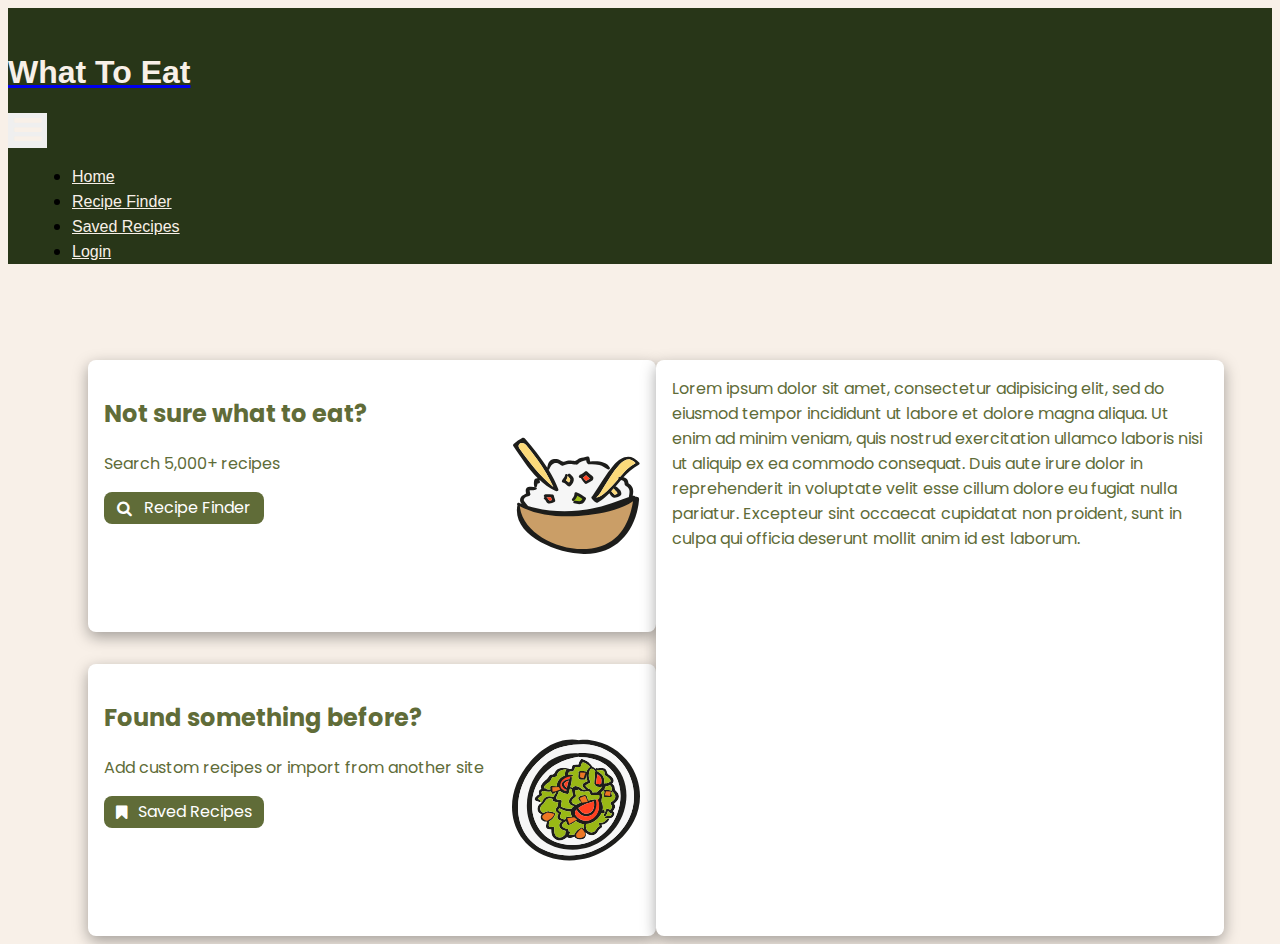
==== frontend/index.html @ d7be1e59 "Add images to home screen" ====
<!DOCTYPE html>
<html lang="en">
  <head>
    <meta charset="UTF-8">
    <meta name="viewport" content="width=device-width, initial-scale=1, shrink-to-fit=no">
    <title>Home</title>
    <link rel="stylesheet" href="https://cdnjs.cloudflare.com/ajax/libs/font-awesome/4.7.0/css/font-awesome.min.css">
    <link href="https://cdn.jsdelivr.net/npm/bootstrap@5.3.2/dist/css/bootstrap.min.css" rel="stylesheet" integrity="sha384-T3c6CoIi6uLrA9TneNEoa7RxnatzjcDSCmG1MXxSR1GAsXEV/Dwwykc2MPK8M2HN" crossorigin="anonymous">
    <link rel="stylesheet" href="css/main.css">
    <link rel="stylesheet" href="css/globalstyle.css">
  </head>
  <body>
    <nav class="navbar navbar-expand-lg">
      <a class="navbar-brand" href="index.html"><h1>What To Eat</h1></a>
      <button class="navbar-toggler" type="button" data-toggle="collapse" data-target="#navbarSupportedContent" aria-controls="navbarSupportedContent" aria-expanded="false" aria-label="Toggle navigation">
        <i class="fa fa-solid fa-bars" style="color: var(--tan);"></i>
      </button>
      <div class="collapse navbar-collapse" id="navbarSupportedContent">
        <ul class="navbar-nav mr-auto">
          <li class="nav-item active">
            <a class="nav-link" href="index.html">Home</a>
          </li>
          <li class="nav-item">
            <a class="nav-link" href="pages/recipefinder.html">Recipe Finder</a>
          </li>
          <li class="nav-item">
            <a class="nav-link" href="pages/recipes.html">Saved Recipes</a>
          </li>
          <li class="nav-item dropdown">
            <a class="nav-link" href="pages/login.html">Login</a>
          </li>
        </ul>
      </div>
    </nav>
    
    <main>
      <div id="main-grid">
        <img id="wave-top" class="mobile-image" src="images/wave-top.svg" alt="Green wave for background">
        <div id="find-recipe-container" class="content-container">
          <div>
            <img class="mobile-image" src="images/cooking.svg" alt="Cooking pot with a carrot, tomato, meat, and lettuce">
            <h2 class="page-title">Not sure what to eat?</h2>
            <p>Search 5,000+ recipes</p>
            <a class="link-button" href="pages/recipefinder.html"><i class="fa fa-solid fa-search"></i>Recipe Finder</a>
          </div>
          <img class="food-image" src="images/rice.svg" alt="bowl of rice with chopsticks">
        </div>
      
        <div id="my-recipe-container" class="content-container">
          <div>
            <h2 id="found-something-before">Found something before?</h2>
            <p>Add custom recipes or import from another site</p>
            <a class="link-button" href="pages/recipes.html"><i class="fa fa-solid fa-bookmark"></i>Saved Recipes</a>
          </div>
          <img class="food-image" src="images/salad.svg" alt="salad">
        </div>
        <div class="content-container side">
          Lorem ipsum dolor sit amet, consectetur adipisicing elit, sed do eiusmod tempor incididunt ut labore et dolore magna aliqua. Ut enim ad minim veniam, quis nostrud exercitation ullamco laboris nisi ut aliquip ex ea commodo consequat. Duis aute irure dolor in reprehenderit in voluptate velit esse cillum dolore eu fugiat nulla pariatur. Excepteur sint occaecat cupidatat non proident, sunt in culpa qui officia deserunt mollit anim id est laborum. 
        </div>
      </div>
    </main>
  
    <script type="module" src="script/main.js"></script>
    <script src="https://code.jquery.com/jquery-3.4.1.slim.min.js" integrity="sha384-J6qa4849blE2+poT4WnyKhv5vZF5SrPo0iEjwBvKU7imGFAV0wwj1yYfoRSJoZ+n" crossorigin="anonymous"></script>
    <script src="https://cdn.jsdelivr.net/npm/popper.js@1.16.0/dist/umd/popper.min.js" integrity="sha384-Q6E9RHvbIyZFJoft+2mJbHaEWldlvI9IOYy5n3zV9zzTtmI3UksdQRVvoxMfooAo" crossorigin="anonymous"></script>
    <script src="https://cdn.jsdelivr.net/npm/bootstrap@4.4.1/dist/js/bootstrap.min.js" integrity="sha384-wfSDF2E50Y2D1uUdj0O3uMBJnjuUD4Ih7YwaYd1iqfktj0Uod8GCExl3Og8ifwB6" crossorigin="anonymous"></script>
  </body>
</html>
---- frontend/css/main.css ----
#wave-top {
  position: absolute;
  z-index: -1;
  width: 100%;
}

.page-title {
  color: var(--tan);
}


.link-button {
  width: 10rem;
  height: 2rem;
  color: white;
  border-radius: 8px;
  background-color: var(--light-brown);
  
  display: flex;
  align-items: center;
  text-decoration: none;
  justify-content: space-evenly;
}

#found-something-before {
  color: var(--brown);
}


.content-container {
  margin: 0 1.5rem 0 1.5rem
}

.content-container.side {
  display: none;
}

.content-container > h2 {
  font-size: x-large;
  margin: 0;
}

.content-container > p {
  font-size: small;
  margin: 0;
}


#my-recipe-container {
  margin-top: 5rem;
}


.food-image {
  display: none;
}

@media (min-width: 600px) {
  .page-title, #found-something-before {
    color: var(--green);
  }

  .link-button {
    background-color: var(--green);
  }

  #my-recipe-container {
    margin-top: 0;
  }

  .mobile-image {
    display: none;
  } 

  main {
    display: flex;
    justify-content: center;
    align-items: center;
  }
  
  #main-grid {
    width: 100%;
    height: 100%;
    margin: 5rem 5rem 0 5rem;
    display: grid;
    gap: 2rem;
    grid-template-columns: 1fr;
    grid-template-areas:
      "recipe-finder"
      "saved-recipes"
  }

  .content-container {
    margin: 0;
    background-color: white;
    box-shadow: rgba(0, 0, 0, 0.35) 0px 5px 15px;
    width: 100%;
    height: 15rem;
    padding: 1rem;
    border-radius: 8px;
    color: var(--green);

    display: flex;
    justify-content: space-between;
  }

  .food-image {
    display: inherit;
    width: 8rem;
  }
}


@media (min-width: 900px) {
  #main-grid {
    grid-template-columns: repeat(2, 1fr);
    grid-template-rows: repeat(2, 1fr);
    grid-template-areas:
      "recipe-finder sidebar"
      "saved-recipes sidebar"; 
  }

  #my-recipe-container {
    grid-area: saved-recipes;
  }

  .content-container.side {
    display: flex;
    grid-area: sidebar;
    height: auto;
  }  
}
---- frontend/css/globalstyle.css ----
@import url('https://fonts.googleapis.com/css2?family=Poppins:wght@300;400;500;600;700&display=swap');

:root {
  --tan: #F8F0E8;
  --light-brown: #DDA15E;
  --brown: #BC6C25;
  --dark-green: #283618;
  --green: #606C38;
}


* {
  font-family: 'Poppins', sans-serif;
}

body {
  background-color: var(--tan);
}


.navbar {
  background-color: var(--dark-green);
}

.navbar h1, .navbar .nav-link, .navbar-toggler-icon {
  font-family:Verdana, Geneva, Tahoma, sans-serif;
  color: var(--tan);
}

.navbar-brand, .navbar-collapse {
  margin-left: 1.5rem; 
}

.navbar-toggler {
  border: none;
}

.navbar-toggler:focus,
.navbar-toggler:active,
.navbar-toggler-icon:active {
  outline: none;
  box-shadow: none;
}


.fa.fa-solid.fa-bars {
  font-size: xx-large;
}
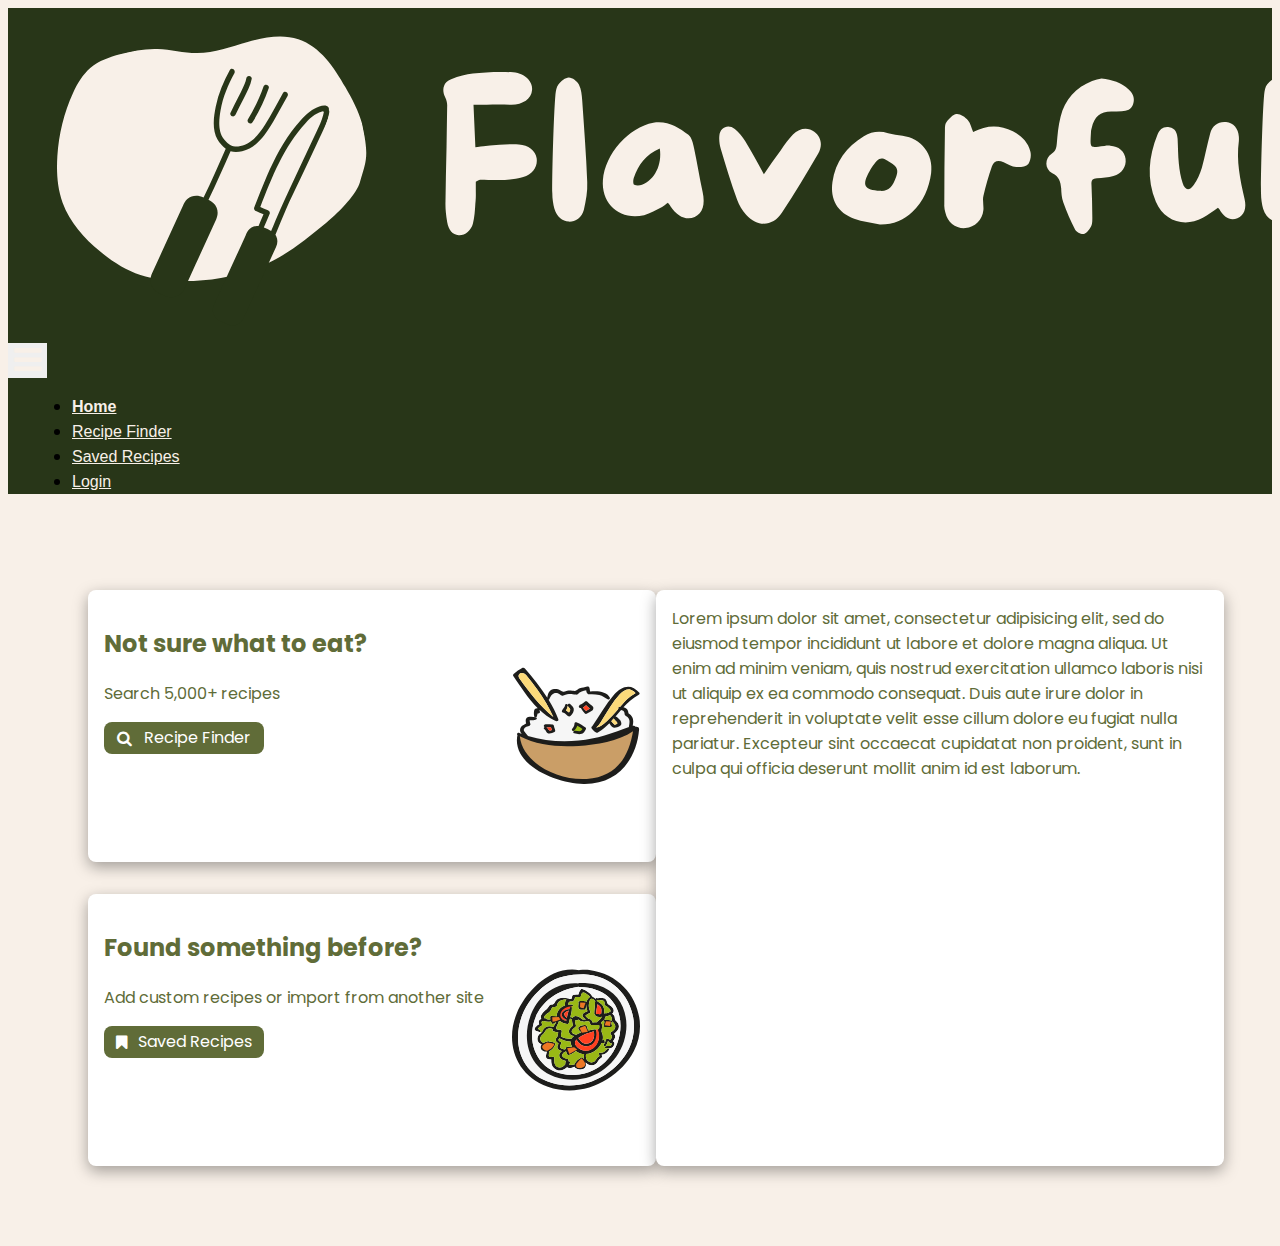
==== commit 05781198: "Replace H1 title with new logo" ====
--- a/frontend/index.html
+++ b/frontend/index.html
@@ -3,7 +3,7 @@
   <head>
     <meta charset="UTF-8">
     <meta name="viewport" content="width=device-width, initial-scale=1, shrink-to-fit=no">
-    <title>Home</title>
+    <title>Flavorful</title>
     <link rel="stylesheet" href="https://cdnjs.cloudflare.com/ajax/libs/font-awesome/4.7.0/css/font-awesome.min.css">
     <link href="https://cdn.jsdelivr.net/npm/bootstrap@5.3.2/dist/css/bootstrap.min.css" rel="stylesheet" integrity="sha384-T3c6CoIi6uLrA9TneNEoa7RxnatzjcDSCmG1MXxSR1GAsXEV/Dwwykc2MPK8M2HN" crossorigin="anonymous">
     <link rel="stylesheet" href="css/main.css">
@@ -11,14 +11,16 @@
   </head>
   <body>
     <nav class="navbar navbar-expand-lg">
-      <a class="navbar-brand" href="index.html"><h1>What To Eat</h1></a>
+      <a class="navbar-brand" href="index.html">
+        <img src="images/flavorful.svg">
+      </a>
       <button class="navbar-toggler" type="button" data-toggle="collapse" data-target="#navbarSupportedContent" aria-controls="navbarSupportedContent" aria-expanded="false" aria-label="Toggle navigation">
         <i class="fa fa-solid fa-bars" style="color: var(--tan);"></i>
       </button>
       <div class="collapse navbar-collapse" id="navbarSupportedContent">
         <ul class="navbar-nav mr-auto">
           <li class="nav-item active">
-            <a class="nav-link" href="index.html">Home</a>
+            <a class="nav-link current-page" href="index.html">Home</a>
           </li>
           <li class="nav-item">
             <a class="nav-link" href="pages/recipefinder.html">Recipe Finder</a>
@@ -33,15 +35,15 @@
       </div>
     </nav>
     
-    <main>
-      <div id="main-grid">
+    <main class="center-content">
+      <div id="main-grid" class="full-size">
         <img id="wave-top" class="mobile-image" src="images/wave-top.svg" alt="Green wave for background">
         <div id="find-recipe-container" class="content-container">
           <div>
             <img class="mobile-image" src="images/cooking.svg" alt="Cooking pot with a carrot, tomato, meat, and lettuce">
             <h2 class="page-title">Not sure what to eat?</h2>
             <p>Search 5,000+ recipes</p>
-            <a class="link-button" href="pages/recipefinder.html"><i class="fa fa-solid fa-search"></i>Recipe Finder</a>
+            <a class="flat center-content link-button" href="pages/recipefinder.html"><i class="fa fa-solid fa-search"></i>Recipe Finder</a>
           </div>
           <img class="food-image" src="images/rice.svg" alt="bowl of rice with chopsticks">
         </div>
@@ -50,7 +52,7 @@
           <div>
             <h2 id="found-something-before">Found something before?</h2>
             <p>Add custom recipes or import from another site</p>
-            <a class="link-button" href="pages/recipes.html"><i class="fa fa-solid fa-bookmark"></i>Saved Recipes</a>
+            <a class="flat center-content link-button" href="pages/recipes.html"><i class="fa fa-solid fa-bookmark"></i>Saved Recipes</a>
           </div>
           <img class="food-image" src="images/salad.svg" alt="salad">
         </div>
--- a/frontend/css/main.css
+++ b/frontend/css/main.css
@@ -8,17 +8,17 @@
   color: var(--tan);
 }
 
+main {
+  margin-bottom: 5rem;
+}
 
-.link-button {
+
+.content-container .link-button {
   width: 10rem;
   height: 2rem;
   color: white;
   border-radius: 8px;
   background-color: var(--light-brown);
-  
-  display: flex;
-  align-items: center;
-  text-decoration: none;
   justify-content: space-evenly;
 }
 
@@ -56,11 +56,11 @@
 }
 
 @media (min-width: 600px) {
-  .page-title, #found-something-before {
+  .page-title, #found-something-before, .content-container {
     color: var(--green);
   }
 
-  .link-button {
+  .content-container .link-button {
     background-color: var(--green);
   }
 
@@ -72,15 +72,8 @@
     display: none;
   } 
 
-  main {
-    display: flex;
-    justify-content: center;
-    align-items: center;
-  }
-  
+   
   #main-grid {
-    width: 100%;
-    height: 100%;
     margin: 5rem 5rem 0 5rem;
     display: grid;
     gap: 2rem;
@@ -98,8 +91,6 @@
     height: 15rem;
     padding: 1rem;
     border-radius: 8px;
-    color: var(--green);
-
     display: flex;
     justify-content: space-between;
   }
--- a/frontend/css/globalstyle.css
+++ b/frontend/css/globalstyle.css
@@ -3,7 +3,7 @@
 :root {
   --tan: #F8F0E8;
   --light-brown: #DDA15E;
-  --brown: #BC6C25;
+  --brown: #D88846;
   --dark-green: #283618;
   --green: #606C38;
 }
@@ -18,8 +18,13 @@
 }
 
 
+/* Navigation bar style rules */
 .navbar {
   background-color: var(--dark-green);
+}
+
+.navbar-brand {
+  width: 15rem;
 }
 
 .navbar h1, .navbar .nav-link, .navbar-toggler-icon {
@@ -46,3 +51,68 @@
 .fa.fa-solid.fa-bars {
   font-size: xx-large;
 }
+
+
+.current-page {
+  font-weight: bold;
+  color: white;
+}
+
+
+/* General styles */
+
+.flat {
+  border: none;
+  outline: none;
+  text-decoration: none;
+}
+
+.center-content {
+  display: flex;
+  justify-content: center;
+  align-items: center;
+}
+
+.hidden {
+  display: none;
+}
+
+.semi-round {
+  border-radius: 16px;
+}
+
+.full-round {
+  border-radius: 50px;
+}
+
+.full-size {
+  width: 100%;
+  height: 100%;
+}
+
+
+/* Search bar widget */
+
+.search-bar {
+  height: 2.5rem;
+  padding: 1.5rem;
+  box-shadow: rgba(100, 100, 111, 0.2) 0px 7px 29px 0px;
+}
+
+.search-bar-icon {
+  position: relative;
+  right: 2.5rem;
+  cursor: pointer;
+  
+  background-color: var(--green);
+  width: 2rem;
+  height: 2rem;
+}
+
+.search-bar-icon .fa.fa-search {
+  color: white;
+}
+
+
+
+
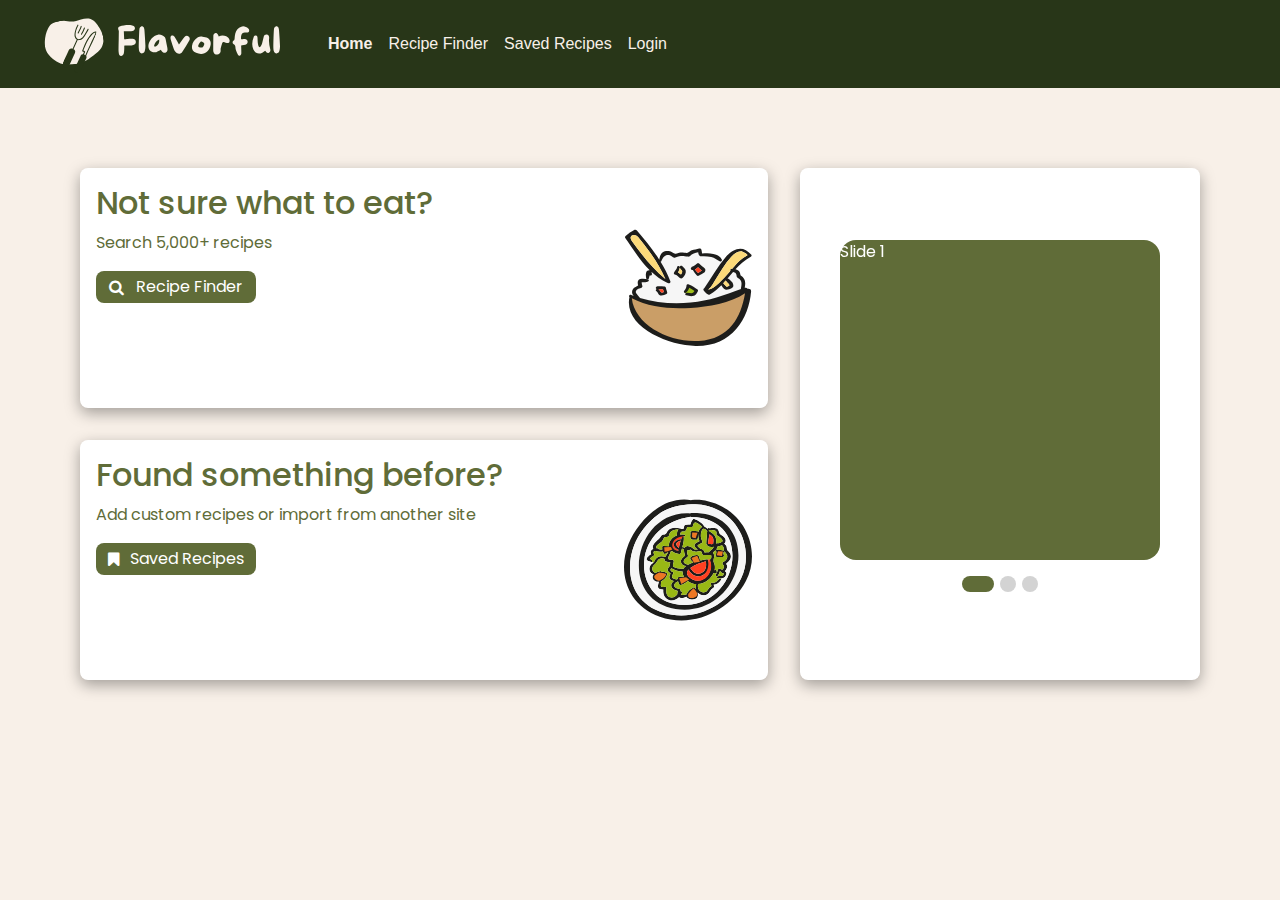
==== commit 6f8acbbf: "Add empty carousel to home page" ====
--- a/frontend/index.html
+++ b/frontend/index.html
@@ -5,9 +5,10 @@
     <meta name="viewport" content="width=device-width, initial-scale=1, shrink-to-fit=no">
     <title>Flavorful</title>
     <link rel="stylesheet" href="https://cdnjs.cloudflare.com/ajax/libs/font-awesome/4.7.0/css/font-awesome.min.css">
-    <link href="https://cdn.jsdelivr.net/npm/bootstrap@5.3.2/dist/css/bootstrap.min.css" rel="stylesheet" integrity="sha384-T3c6CoIi6uLrA9TneNEoa7RxnatzjcDSCmG1MXxSR1GAsXEV/Dwwykc2MPK8M2HN" crossorigin="anonymous">
+    <link rel="stylesheet" href="https://cdn.jsdelivr.net/npm/bootstrap@4.0.0/dist/css/bootstrap.min.css" integrity="sha384-Gn5384xqQ1aoWXA+058RXPxPg6fy4IWvTNh0E263XmFcJlSAwiGgFAW/dAiS6JXm" crossorigin="anonymous">
     <link rel="stylesheet" href="css/main.css">
     <link rel="stylesheet" href="css/globalstyle.css">
+    <link rel="stylesheet" href="css/recipedisplay.css">
   </head>
   <body>
     <nav class="navbar navbar-expand-lg">
@@ -56,13 +57,30 @@
           </div>
           <img class="food-image" src="images/salad.svg" alt="salad">
         </div>
-        <div class="content-container side">
-          Lorem ipsum dolor sit amet, consectetur adipisicing elit, sed do eiusmod tempor incididunt ut labore et dolore magna aliqua. Ut enim ad minim veniam, quis nostrud exercitation ullamco laboris nisi ut aliquip ex ea commodo consequat. Duis aute irure dolor in reprehenderit in voluptate velit esse cillum dolore eu fugiat nulla pariatur. Excepteur sint occaecat cupidatat non proident, sunt in culpa qui officia deserunt mollit anim id est laborum. 
-        </div>
+        <div class="content-container side">       
+          <div id="carouselExampleIndicators" class="carousel slide" data-ride="carousel">
+            <div class="carousel-inner">
+              <div class="carousel-item active">
+                <div class="recipe-display">Slide 1</div>
+              </div>
+              <div class="carousel-item">
+                <div class="recipe-display">Slide 2</div>
+              </div>
+              <div class="carousel-item">
+                <div class="recipe-display">Slide 3</div>
+              </div>
+            </div>
+          </div>
+          <ol class="carousel-indicators">
+            <li data-target="#carouselExampleIndicators" data-slide-to="0" class="active"></li>
+            <li data-target="#carouselExampleIndicators" data-slide-to="1"></li>
+            <li data-target="#carouselExampleIndicators" data-slide-to="2"></li>
+          </ol>
       </div>
     </main>
-  
+      
     <script type="module" src="script/main.js"></script>
+    <script src="script/recipedisplay.js"></script>
     <script src="https://code.jquery.com/jquery-3.4.1.slim.min.js" integrity="sha384-J6qa4849blE2+poT4WnyKhv5vZF5SrPo0iEjwBvKU7imGFAV0wwj1yYfoRSJoZ+n" crossorigin="anonymous"></script>
     <script src="https://cdn.jsdelivr.net/npm/popper.js@1.16.0/dist/umd/popper.min.js" integrity="sha384-Q6E9RHvbIyZFJoft+2mJbHaEWldlvI9IOYy5n3zV9zzTtmI3UksdQRVvoxMfooAo" crossorigin="anonymous"></script>
     <script src="https://cdn.jsdelivr.net/npm/bootstrap@4.4.1/dist/js/bootstrap.min.js" integrity="sha384-wfSDF2E50Y2D1uUdj0O3uMBJnjuUD4Ih7YwaYd1iqfktj0Uod8GCExl3Og8ifwB6" crossorigin="anonymous"></script>
--- a/frontend/css/main.css
+++ b/frontend/css/main.css
@@ -104,7 +104,6 @@
 
 @media (min-width: 900px) {
   #main-grid {
-    grid-template-columns: repeat(2, 1fr);
     grid-template-rows: repeat(2, 1fr);
     grid-template-areas:
       "recipe-finder sidebar"
@@ -119,5 +118,5 @@
     display: flex;
     grid-area: sidebar;
     height: auto;
-  }  
+  }
 }
--- a/frontend/css/recipedisplay.css
+++ b/frontend/css/recipedisplay.css
@@ -0,0 +1,39 @@
+#carouselExampleIndicators {
+  width: 20rem;
+}
+
+.carousel-indicators {
+  margin: 1rem;
+  position: relative;
+  bottom: 0px;
+}
+
+.carousel-indicators > li {
+  width: 1rem;
+  height: 1rem;
+  border-radius: 50%;
+  background-color: lightgray;
+}
+
+.carousel-indicators > li.active {
+  width: 2rem;
+  border-radius: 16px;
+  background-color: var(--green);
+}
+
+
+.content-container.side {
+  width: 25rem;
+  display: flex;
+  flex-direction: column;
+  justify-content: center;
+  align-items: center;
+}
+
+.recipe-display {
+  width: 20rem;
+  height: 20rem;
+  background-color: var(--green);
+  color: white;
+  border-radius: 16px;
+}
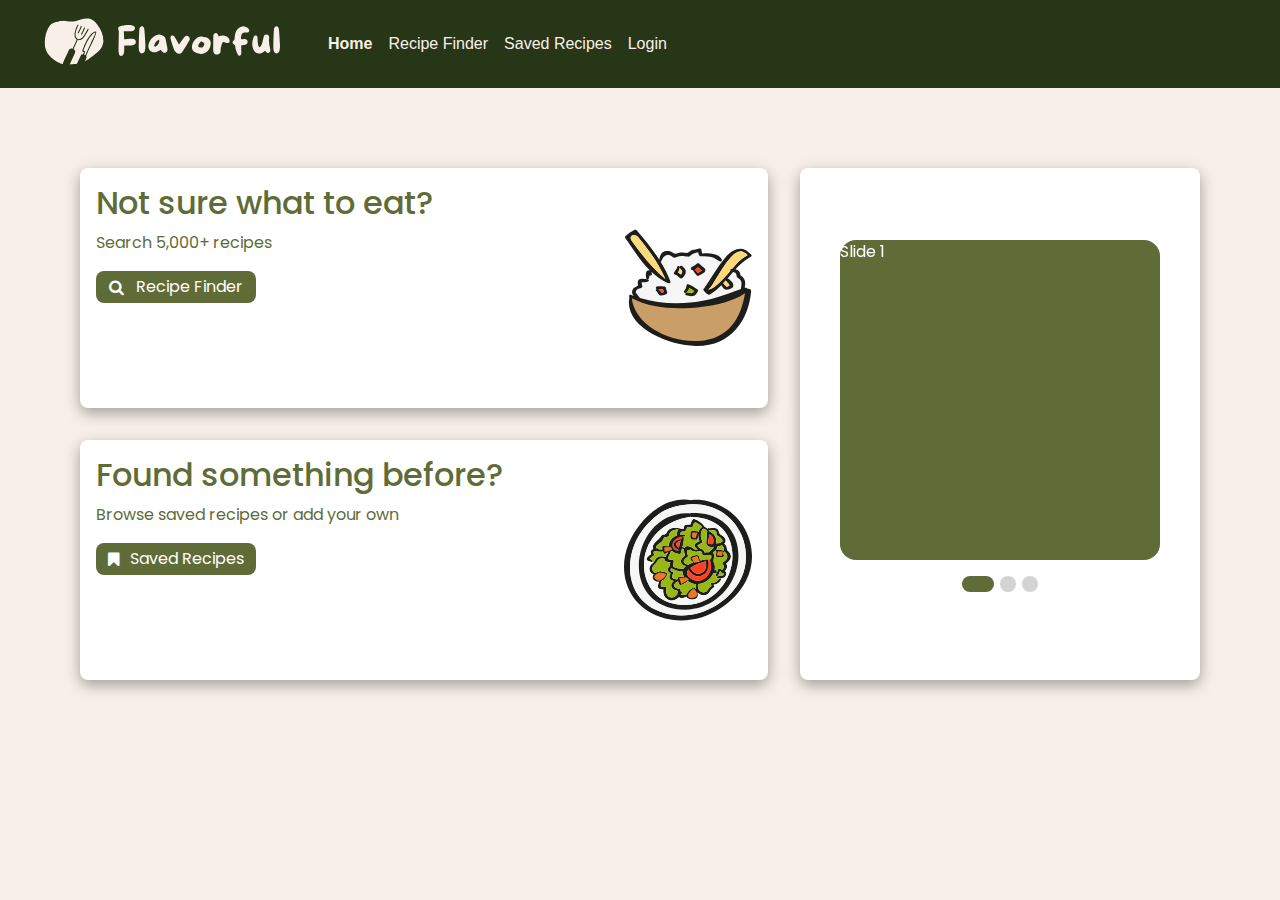
==== commit 9cfa6e79: "Change text in saved recipes box in home page" ====
--- a/frontend/index.html
+++ b/frontend/index.html
@@ -52,7 +52,7 @@
         <div id="my-recipe-container" class="content-container">
           <div>
             <h2 id="found-something-before">Found something before?</h2>
-            <p>Add custom recipes or import from another site</p>
+            <p>Browse saved recipes or add your own</p>
             <a class="flat center-content link-button" href="pages/recipes.html"><i class="fa fa-solid fa-bookmark"></i>Saved Recipes</a>
           </div>
           <img class="food-image" src="images/salad.svg" alt="salad">
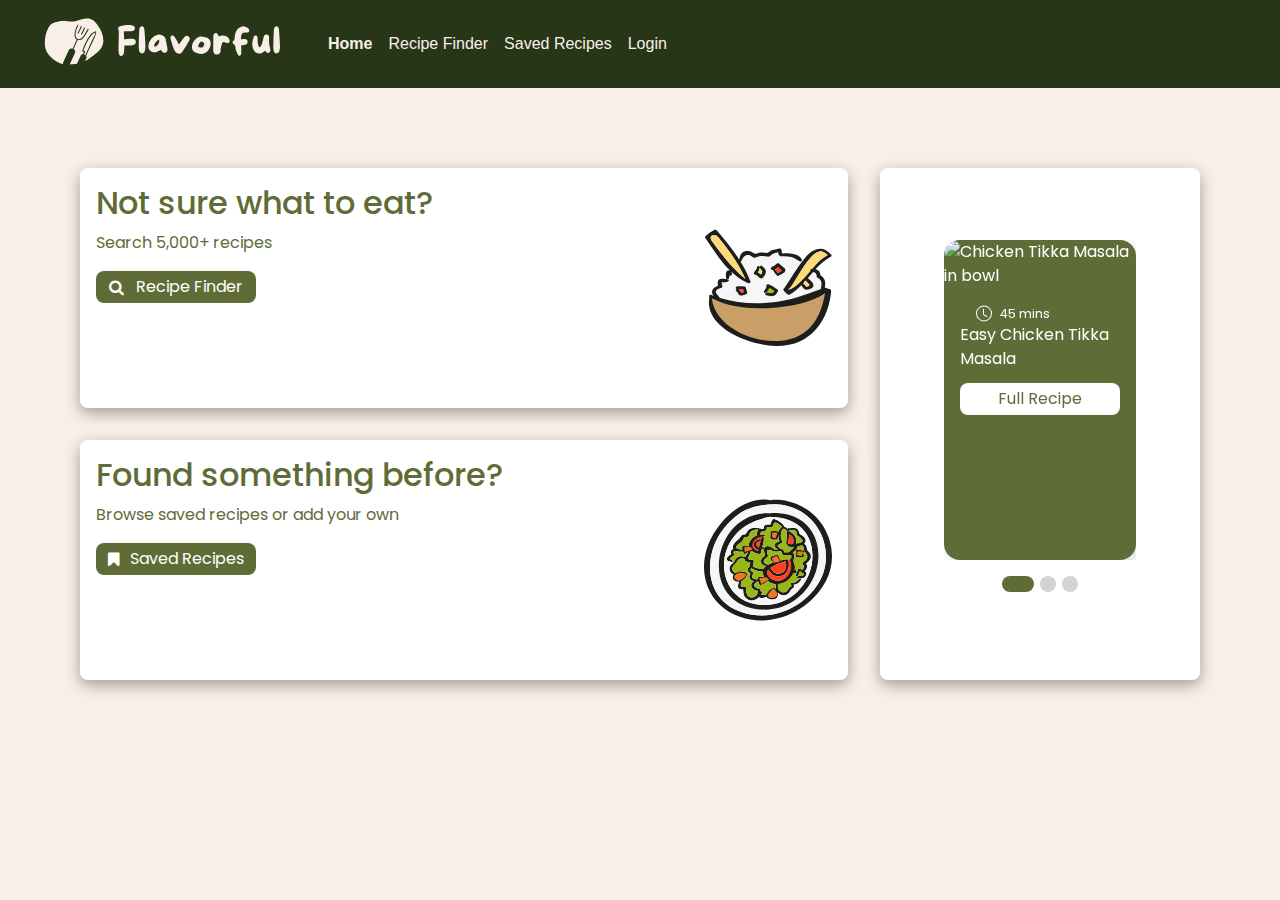
==== commit 8fff4381: "Add 3 featured recipes to the home screen" ====
--- a/frontend/index.html
+++ b/frontend/index.html
@@ -13,7 +13,7 @@
   <body>
     <nav class="navbar navbar-expand-lg">
       <a class="navbar-brand" href="index.html">
-        <img src="images/flavorful.svg">
+        <img src="images/flavorful.svg" alt="Flavourful">
       </a>
       <button class="navbar-toggler" type="button" data-toggle="collapse" data-target="#navbarSupportedContent" aria-controls="navbarSupportedContent" aria-expanded="false" aria-label="Toggle navigation">
         <i class="fa fa-solid fa-bars" style="color: var(--tan);"></i>
@@ -58,16 +58,46 @@
           <img class="food-image" src="images/salad.svg" alt="salad">
         </div>
         <div class="content-container side">       
-          <div id="carouselExampleIndicators" class="carousel slide" data-ride="carousel">
+          <div id="carouselExampleIndicators" class="carousel slide" data-ride="">
             <div class="carousel-inner">
               <div class="carousel-item active">
-                <div class="recipe-display">Slide 1</div>
+                <div class="recipe-display">
+                  <img src="https://spoonacular.com/recipeImages/641908-312x231.jpg" alt="Chicken Tikka Masala in bowl"> 
+                  <div class="bottom-content">
+                    <small>
+                      <img src="images/time.svg">
+                      <p>45 mins</p>
+                    </small>
+                    <p>Easy Chicken Tikka Masala</p>
+                    <a class="recipe-link" href="https://www.foodista.com/recipe/7Q3RC88N/easy-chicken-tikka-masala" alt="recipe link">Full Recipe</a>
+                  </div>
+                </div>
               </div>
               <div class="carousel-item">
-                <div class="recipe-display">Slide 2</div>
+                <div class="recipe-display">
+                  <img src="https://spoonacular.com/recipeImages/633921-312x231.jpg" alt="Chicken Tikka Masala in bowl"> 
+                  <div class="bottom-content">
+                    <small>
+                      <img src="images/time.svg">
+                      <p>60 mins</p>
+                    </small>
+                    <p>Balsamic & Honey Glazed Salmon</p>
+                    <a class="recipe-link" href="https://www.foodista.com/recipe/CK5NCLGT/balsamic-honey-glazed-salmon-with-lemony-asparagus" alt="recipe link">Full Recipe</a>
+                  </div>
+                </div>
               </div>
               <div class="carousel-item">
-                <div class="recipe-display">Slide 3</div>
+                <div class="recipe-display">
+                  <img src="https://spoonacular.com/recipeImages/663150-312x231.jpg" alt="Chicken Tikka Masala in bowl"> 
+                  <div class="bottom-content">
+                    <small>
+                      <img src="images/time.svg">
+                      <p>45 mins</p>
+                    </small>
+                    <p>Thai Savory Brown Fried Rice</p>
+                    <a class="recipe-link" href="https://www.foodista.com/recipe/7C3JZV44/thai-savory-brown-fried-rice" alt="recipe link">Full Recipe</a>
+                  </div>
+                </div>
               </div>
             </div>
           </div>
--- a/frontend/css/recipedisplay.css
+++ b/frontend/css/recipedisplay.css
@@ -1,7 +1,3 @@
-#carouselExampleIndicators {
-  width: 20rem;
-}
-
 .carousel-indicators {
   margin: 1rem;
   position: relative;
@@ -23,7 +19,7 @@
 
 
 .content-container.side {
-  width: 25rem;
+  width: 20rem;
   display: flex;
   flex-direction: column;
   justify-content: center;
@@ -31,9 +27,61 @@
 }
 
 .recipe-display {
-  width: 20rem;
+  width: 12rem;
   height: 20rem;
-  background-color: var(--green);
   color: white;
   border-radius: 16px;
+  box-shadow: 4px 4px 15px rgba(0, 0, 0, 0.15);
+  background-color: var(--green);
 }
+
+.recipe-display > img {
+  border-radius: 16px 16px 0 0px;
+  width: 100%;
+  height: 10rem;
+}
+
+.bottom-content{
+  padding: 1rem;
+  display: flex;
+  flex-direction: column;
+}
+
+.bottom-content p {
+  margin: 0;
+}
+
+
+.recipe-link {
+  margin-top: 0.75rem;
+  padding: 0.25rem;
+  border-radius: 8px;
+  background-color: white;
+  color: var(--green);
+  text-decoration: none;
+  text-align: center;
+}
+
+.bottom-content > small {
+  display: flex;
+
+  margin-left: 1rem;
+}
+
+.bottom-content > small > img {
+  margin-right: 0.5rem;
+}
+
+
+@media (min-width: 900px) {
+  #carouselExampleIndicators {
+    display: flex;
+    width: 12rem;
+  }
+
+  .carousel-indicators {
+    display: flex;
+  }
+}
+
+
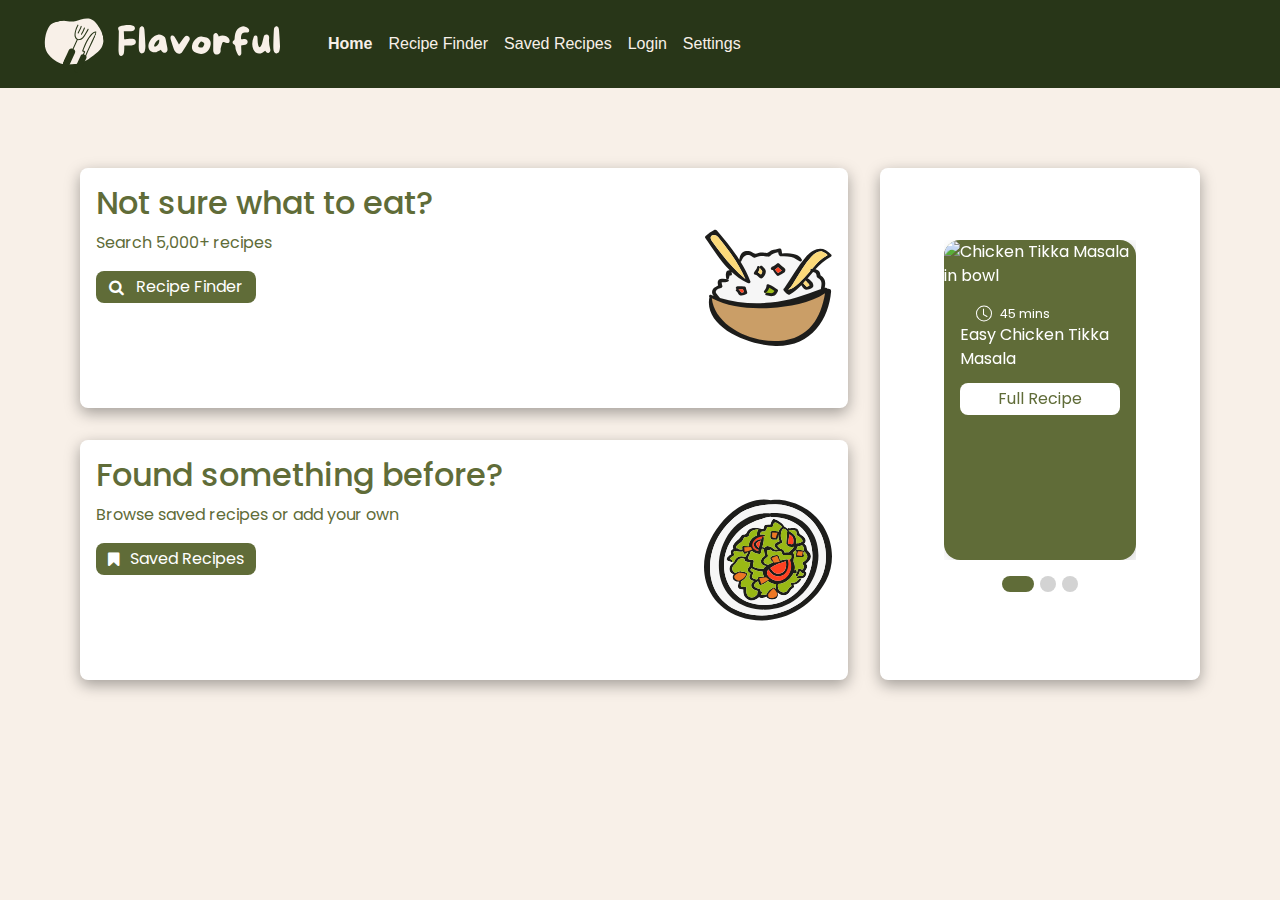
==== commit bb4f068b: "Add alt text to clock images" ====
--- a/frontend/index.html
+++ b/frontend/index.html
@@ -32,6 +32,9 @@
           <li class="nav-item dropdown">
             <a class="nav-link" href="pages/login.html">Login</a>
           </li>
+          <li class="nav-item dropdown">
+            <a class="nav-link" href="pages/settings.html">Settings</a>
+          </li>
         </ul>
       </div>
     </nav>
@@ -65,7 +68,7 @@
                   <img src="https://spoonacular.com/recipeImages/641908-312x231.jpg" alt="Chicken Tikka Masala in bowl"> 
                   <div class="bottom-content">
                     <small>
-                      <img src="images/time.svg">
+                      <img src="images/time.svg" alt="clock">
                       <p>45 mins</p>
                     </small>
                     <p>Easy Chicken Tikka Masala</p>
@@ -78,7 +81,7 @@
                   <img src="https://spoonacular.com/recipeImages/633921-312x231.jpg" alt="Chicken Tikka Masala in bowl"> 
                   <div class="bottom-content">
                     <small>
-                      <img src="images/time.svg">
+                      <img src="images/time.svg" alt="clock">
                       <p>60 mins</p>
                     </small>
                     <p>Balsamic & Honey Glazed Salmon</p>
@@ -91,7 +94,7 @@
                   <img src="https://spoonacular.com/recipeImages/663150-312x231.jpg" alt="Chicken Tikka Masala in bowl"> 
                   <div class="bottom-content">
                     <small>
-                      <img src="images/time.svg">
+                      <img src="images/time.svg" alt="clock">
                       <p>45 mins</p>
                     </small>
                     <p>Thai Savory Brown Fried Rice</p>
